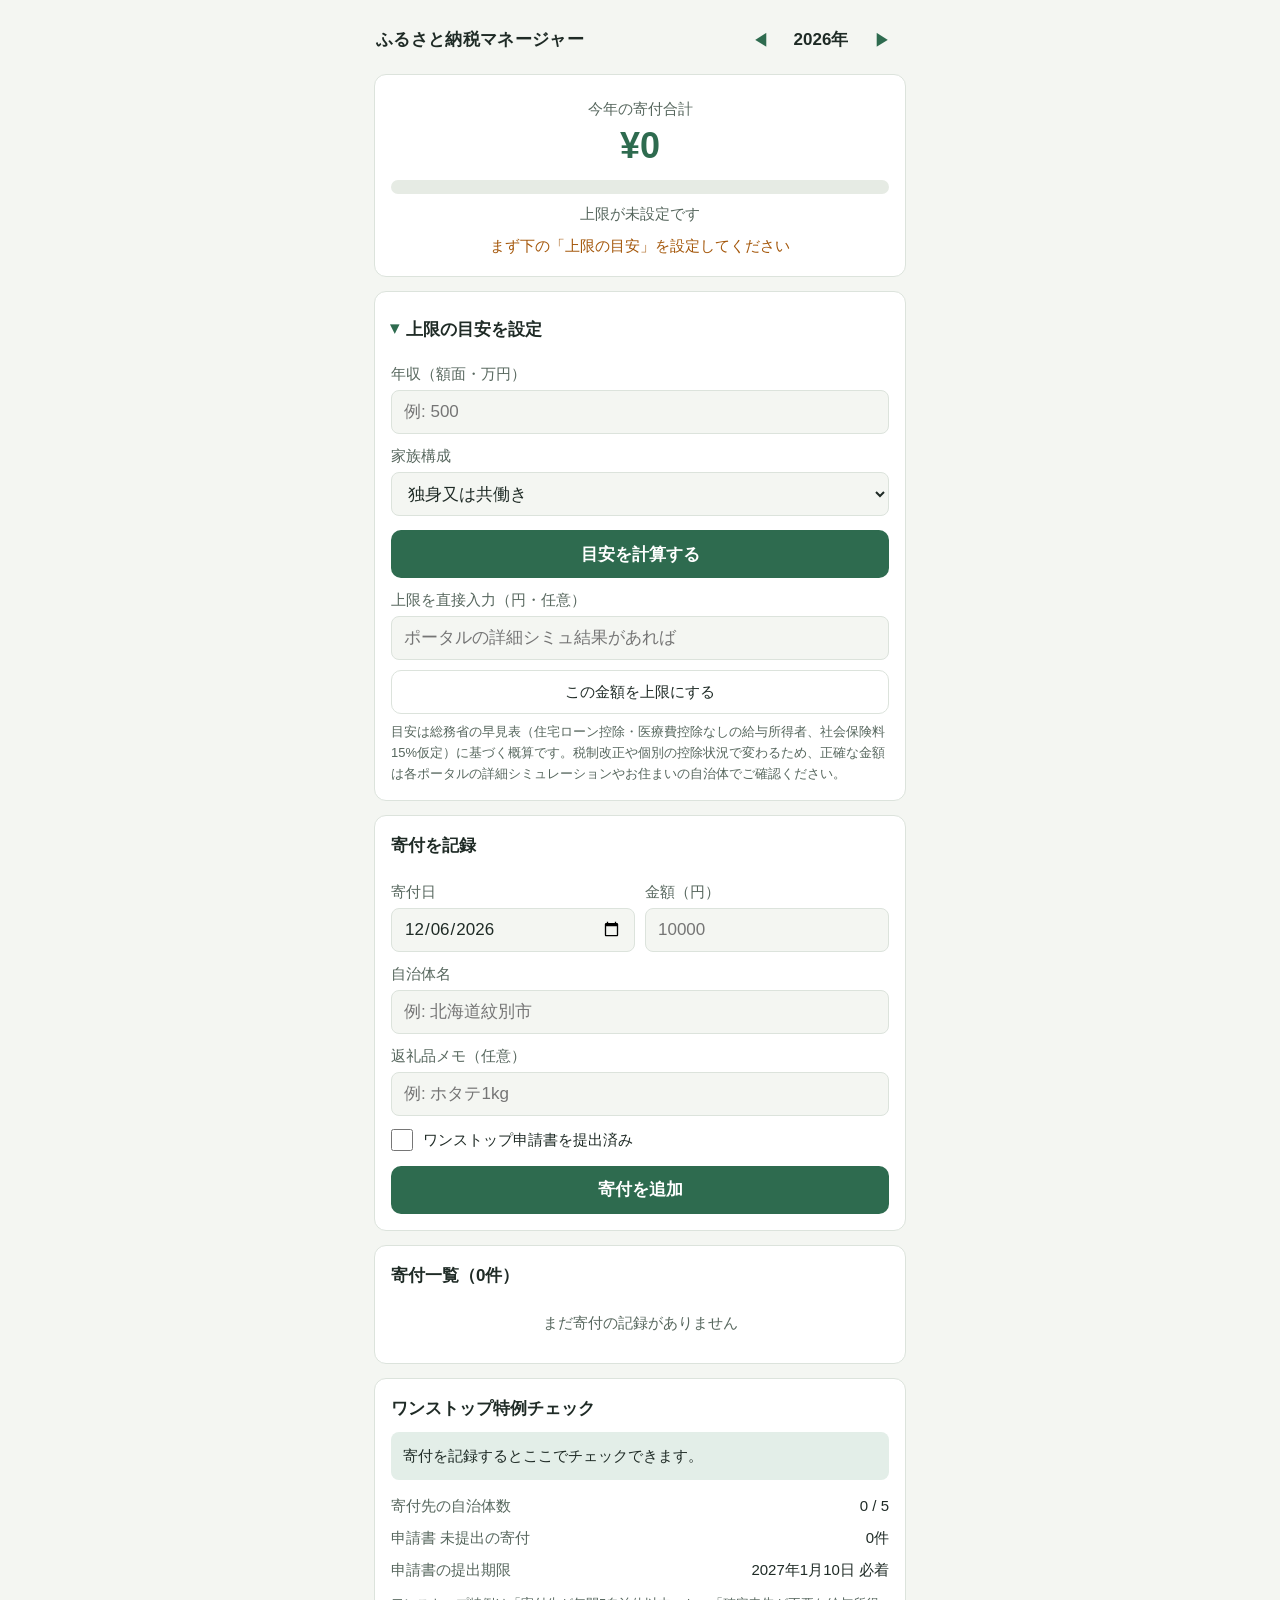
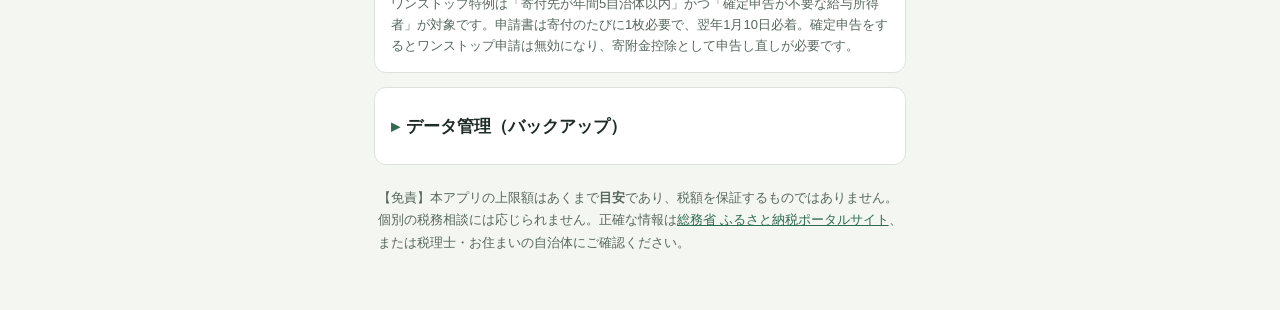
==== index.html @ 7f059163 "ふるさと納税マネージャー v1.0.0 初回リリース 控除上限の目安計算(総務省早見表準拠)・寄付記録・残り枠バー・ ワンストップ特例チェック・年切替・JSONエクスポート/インポート。 PWA対応(" ====
<!DOCTYPE html>
<html lang="ja">
<head>
<meta charset="UTF-8">
<meta name="viewport" content="width=device-width, initial-scale=1.0">
<meta name="theme-color" content="#2e6b4f">
<meta name="description" content="ふるさと納税の控除上限の目安と「あといくら寄付できるか」を管理。ワンストップ特例のチェック付き。データは端末内のみに保存。">
<title>ふるさと納税マネージャー</title>
<link rel="manifest" href="./manifest.json">
<link rel="icon" href="./icon-192.png">
<link rel="apple-touch-icon" href="./icon-192.png">
<link rel="stylesheet" href="./style.css">
</head>
<body>
<div class="wrap">
  <header class="app">
    <h1>ふるさと納税マネージャー</h1>
    <nav class="year-nav" aria-label="年の切り替え">
      <button id="prevYear" aria-label="前の年">◀</button>
      <span class="year" id="yearLabel">2026年</span>
      <button id="nextYear" aria-label="次の年">▶</button>
    </nav>
  </header>

  <section class="card hero" id="heroCard">
    <div class="label" id="heroLabel">のこり寄付枠（目安）</div>
    <div class="big" id="heroAmount">¥0</div>
    <div class="bar"><div id="heroBar" style="width:0%"></div></div>
    <div class="caption" id="heroCaption"></div>
    <div class="cta" id="heroCta" hidden>まず下の「上限の目安」を設定してください</div>
  </section>

  <section class="card">
    <details id="limitDetails">
      <summary>上限の目安を設定</summary>
      <label class="fld" for="income">年収（額面・万円）</label>
      <input type="number" id="income" inputmode="numeric" min="0" max="99999" placeholder="例: 500">
      <label class="fld" for="family">家族構成</label>
      <select id="family">
        <option value="single">独身又は共働き</option>
        <option value="couple">夫婦（配偶者に収入なし）</option>
        <option value="dw1hs">共働き＋子1人（高校生）</option>
        <option value="dw1univ">共働き＋子1人（大学生）</option>
        <option value="cp1hs">夫婦＋子1人（高校生）</option>
        <option value="dw2">共働き＋子2人（大学生＋高校生）</option>
        <option value="cp2">夫婦＋子2人（大学生＋高校生）</option>
      </select>
      <button class="primary" id="calcBtn">目安を計算する</button>
      <div id="calcResult" hidden></div>
      <label class="fld" for="manualLimit">上限を直接入力（円・任意）</label>
      <input type="number" id="manualLimit" inputmode="numeric" min="0" placeholder="ポータルの詳細シミュ結果があれば">
      <button class="ghost" id="manualBtn" style="margin-top:10px; width:100%;">この金額を上限にする</button>
      <p class="note">目安は総務省の早見表（住宅ローン控除・医療費控除なしの給与所得者、社会保険料15%仮定）に基づく概算です。税制改正や個別の控除状況で変わるため、正確な金額は各ポータルの詳細シミュレーションやお住まいの自治体でご確認ください。</p>
    </details>
  </section>

  <section class="card">
    <h2>寄付を記録</h2>
    <div class="row2">
      <div>
        <label class="fld" for="dDate">寄付日</label>
        <input type="date" id="dDate">
      </div>
      <div>
        <label class="fld" for="dAmount">金額（円）</label>
        <input type="number" id="dAmount" inputmode="numeric" min="1" placeholder="10000">
      </div>
    </div>
    <label class="fld" for="dCity">自治体名</label>
    <input type="text" id="dCity" placeholder="例: 北海道紋別市" maxlength="40">
    <label class="fld" for="dItem">返礼品メモ（任意）</label>
    <input type="text" id="dItem" placeholder="例: ホタテ1kg" maxlength="60">
    <div class="check">
      <input type="checkbox" id="dOnestop">
      <label for="dOnestop">ワンストップ申請書を提出済み</label>
    </div>
    <button class="primary" id="addBtn">寄付を追加</button>
  </section>

  <section class="card">
    <h2 id="listTitle">寄付一覧</h2>
    <ul class="donations" id="donationList"></ul>
    <div class="empty" id="listEmpty">まだ寄付の記録がありません</div>
  </section>

  <section class="card">
    <h2>ワンストップ特例チェック</h2>
    <div id="onestopStatus"></div>
    <div class="kv"><span class="k">寄付先の自治体数</span><span id="cityCount">0 / 5</span></div>
    <div class="kv"><span class="k">申請書 未提出の寄付</span><span id="unsentCount">0件</span></div>
    <div class="kv"><span class="k">申請書の提出期限</span><span id="deadline">-</span></div>
    <p class="note">ワンストップ特例は「寄付先が年間5自治体以内」かつ「確定申告が不要な給与所得者」が対象です。申請書は寄付のたびに1枚必要で、翌年1月10日必着。確定申告をするとワンストップ申請は無効になり、寄附金控除として申告し直しが必要です。</p>
  </section>

  <section class="card">
    <details>
      <summary>データ管理（バックアップ）</summary>
      <label class="fld" for="exportArea">エクスポート（全文をコピーして保存）</label>
      <textarea id="exportArea" readonly></textarea>
      <button class="ghost" id="exportBtn" style="margin-top:10px; width:100%;">エクスポート文字列を作成</button>
      <label class="fld" for="importArea">インポート（エクスポート文字列を貼り付け）</label>
      <textarea id="importArea" placeholder='{"version":1,...}'></textarea>
      <button class="ghost" id="importBtn" style="margin-top:10px; width:100%;">インポートする</button>
      <button class="ghost danger" id="wipeBtn" style="margin-top:10px; width:100%;">全データを削除</button>
      <p class="note">データはこの端末のブラウザ内（localStorage）にのみ保存され、外部には一切送信されません。機種変更前には必ずエクスポートしてください。</p>
    </details>
  </section>

  <footer>
    <p>【免責】本アプリの上限額はあくまで<strong>目安</strong>であり、税額を保証するものではありません。個別の税務相談には応じられません。正確な情報は<a href="https://www.soumu.go.jp/main_sosiki/jichi_zeisei/czaisei/czaisei_seido/furusato/" target="_blank" rel="noopener">総務省 ふるさと納税ポータルサイト</a>、または税理士・お住まいの自治体にご確認ください。</p>
  </footer>
</div>
<div class="toast" id="toast" role="status"></div>

<script src="./data.js"></script>
<script src="./app.js"></script>
<script>
if ("serviceWorker" in navigator) {
  navigator.serviceWorker.register("./sw.js").catch(function(){ /* SW未対応環境でも動作継続 */ });
}
</script>
</body>
</html>
---- style.css ----
:root{
  --bg:#f4f6f2; --surface:#ffffff; --ink:#1f2b26; --sub:#57675e;
  --accent:#2e6b4f; --accent-ink:#ffffff; --accent-soft:#e3eee8;
  --warn:#a4570a; --warn-soft:#f6ead9; --danger:#b03434; --danger-soft:#f5e3e3;
  --line:#dce3dc; --track:#e6ebe4;
  --fs-xs:13px; --fs-s:15px; --fs-m:17px; --fs-l:22px; --fs-hero:36px;
}
@media (prefers-color-scheme: dark){
  :root{
    --bg:#131a16; --surface:#1c2420; --ink:#e7ede8; --sub:#a5b2aa;
    --accent:#66b18d; --accent-ink:#102018; --accent-soft:#24352c;
    --warn:#e09a4f; --warn-soft:#3a2d1c; --danger:#e08282; --danger-soft:#3c2323;
    --line:#31403a; --track:#26302a;
  }
}
*{box-sizing:border-box; margin:0; padding:0;}
html{font-size:17px;}
body{
  background:var(--bg); color:var(--ink);
  font-family:-apple-system,BlinkMacSystemFont,"Hiragino Sans","Yu Gothic UI","Noto Sans JP",sans-serif;
  font-size:var(--fs-m); line-height:1.6;
}
.wrap{max-width:560px; margin:0 auto; padding:12px 14px 48px;}
header.app{display:flex; align-items:center; justify-content:space-between; padding:6px 2px 12px;}
header.app h1{font-size:var(--fs-m); font-weight:700; letter-spacing:.02em;}
.year-nav{display:flex; align-items:center; gap:2px;}
.year-nav button{
  min-width:44px; min-height:44px; border:none; background:none; color:var(--accent);
  font-size:var(--fs-m); cursor:pointer; border-radius:8px;
}
.year-nav button:active{background:var(--accent-soft);}
.year-nav .year{font-size:var(--fs-m); font-weight:700; min-width:74px; text-align:center; font-variant-numeric:tabular-nums;}
.card{
  background:var(--surface); border:1px solid var(--line); border-radius:12px;
  padding:16px; margin-bottom:14px;
}
.card h2{font-size:var(--fs-m); font-weight:700; margin-bottom:10px;}
.hero{text-align:center; padding:22px 16px 18px;}
.hero .label{font-size:var(--fs-s); color:var(--sub); margin-bottom:2px;}
.hero .big{
  font-size:var(--fs-hero); font-weight:800; font-variant-numeric:tabular-nums;
  color:var(--accent); line-height:1.25;
}
.hero .big.over{color:var(--danger);}
.bar{height:14px; background:var(--track); border-radius:7px; overflow:hidden; margin:12px 0 8px;}
.bar>div{height:100%; background:var(--accent); border-radius:7px; transition:width .3s;}
.bar>div.over{background:var(--danger);}
.hero .caption{font-size:var(--fs-s); color:var(--sub); font-variant-numeric:tabular-nums;}
.hero .cta{font-size:var(--fs-s); color:var(--warn); margin-top:8px;}
label.fld{display:block; font-size:var(--fs-s); color:var(--sub); margin:10px 0 4px;}
input[type="number"],input[type="text"],input[type="date"],select,textarea{
  width:100%; min-height:44px; padding:8px 12px; font-size:var(--fs-m);
  border:1px solid var(--line); border-radius:8px; background:var(--bg); color:var(--ink);
  font-family:inherit;
}
textarea{min-height:88px; font-size:var(--fs-xs); font-family:ui-monospace,Consolas,monospace;}
input:focus,select:focus,textarea:focus,button:focus-visible{outline:2px solid var(--accent); outline-offset:1px;}
.row2{display:flex; gap:10px;}
.row2>*{flex:1; min-width:0;}
button.primary{
  width:100%; min-height:48px; margin-top:14px; border:none; border-radius:10px;
  background:var(--accent); color:var(--accent-ink); font-size:var(--fs-m); font-weight:700;
  cursor:pointer; font-family:inherit;
}
button.ghost{
  min-height:44px; padding:0 14px; border:1px solid var(--line); border-radius:10px;
  background:var(--surface); color:var(--ink); font-size:var(--fs-s); cursor:pointer; font-family:inherit;
}
button.ghost.danger{color:var(--danger); border-color:var(--danger);}
.result{
  margin-top:12px; padding:12px; border-radius:8px; background:var(--accent-soft);
  font-size:var(--fs-s);
}
.result strong{font-size:var(--fs-l); font-variant-numeric:tabular-nums;}
.result.err{background:var(--danger-soft); color:var(--danger);}
.check{display:flex; align-items:center; gap:10px; margin-top:12px; font-size:var(--fs-s);}
.check input{width:22px; height:22px; min-height:22px; accent-color:var(--accent);}
ul.donations{list-style:none;}
ul.donations li{
  display:flex; align-items:center; gap:10px; padding:12px 0;
  border-bottom:1px solid var(--line);
}
ul.donations li:last-child{border-bottom:none;}
.d-main{flex:1; min-width:0;}
.d-city{font-weight:700; font-size:var(--fs-s); overflow-wrap:anywhere;}
.d-sub{font-size:var(--fs-xs); color:var(--sub); overflow-wrap:anywhere;}
.d-amt{font-weight:700; font-variant-numeric:tabular-nums; white-space:nowrap;}
.pill{
  min-height:44px; padding:0 10px; border-radius:22px; border:1px solid var(--line);
  background:var(--surface); font-size:var(--fs-xs); cursor:pointer; white-space:nowrap; font-family:inherit; color:var(--sub);
}
.pill.sent{background:var(--accent-soft); color:var(--accent); border-color:var(--accent);}
.del{
  min-width:44px; min-height:44px; border:none; background:none; color:var(--sub);
  font-size:var(--fs-l); cursor:pointer; border-radius:8px;
}
.del:active{background:var(--danger-soft); color:var(--danger);}
.empty{color:var(--sub); font-size:var(--fs-s); text-align:center; padding:12px 0;}
.status{padding:12px; border-radius:8px; font-size:var(--fs-s); margin-bottom:10px;}
.status.ok{background:var(--accent-soft);}
.status.warn{background:var(--warn-soft); color:var(--warn); font-weight:700;}
.kv{display:flex; justify-content:space-between; font-size:var(--fs-s); padding:4px 0; font-variant-numeric:tabular-nums;}
.kv .k{color:var(--sub);}
.note{font-size:var(--fs-xs); color:var(--sub); margin-top:8px;}
details summary{cursor:pointer; font-size:var(--fs-m); font-weight:700; min-height:44px; display:flex; align-items:center; list-style:none;}
details summary::before{content:"▸"; margin-right:6px; color:var(--accent); transition:transform .15s;}
details[open] summary::before{transform:rotate(90deg);}
footer{font-size:var(--fs-xs); color:var(--sub); padding:8px 4px; line-height:1.7;}
footer a{color:var(--accent);}
.toast{
  position:fixed; left:50%; bottom:24px; transform:translateX(-50%);
  background:var(--ink); color:var(--bg); padding:10px 18px; border-radius:22px;
  font-size:var(--fs-s); opacity:0; pointer-events:none; transition:opacity .25s; max-width:90vw;
}
.toast.show{opacity:1;}
@media (prefers-reduced-motion: reduce){ *{transition:none !important;} }
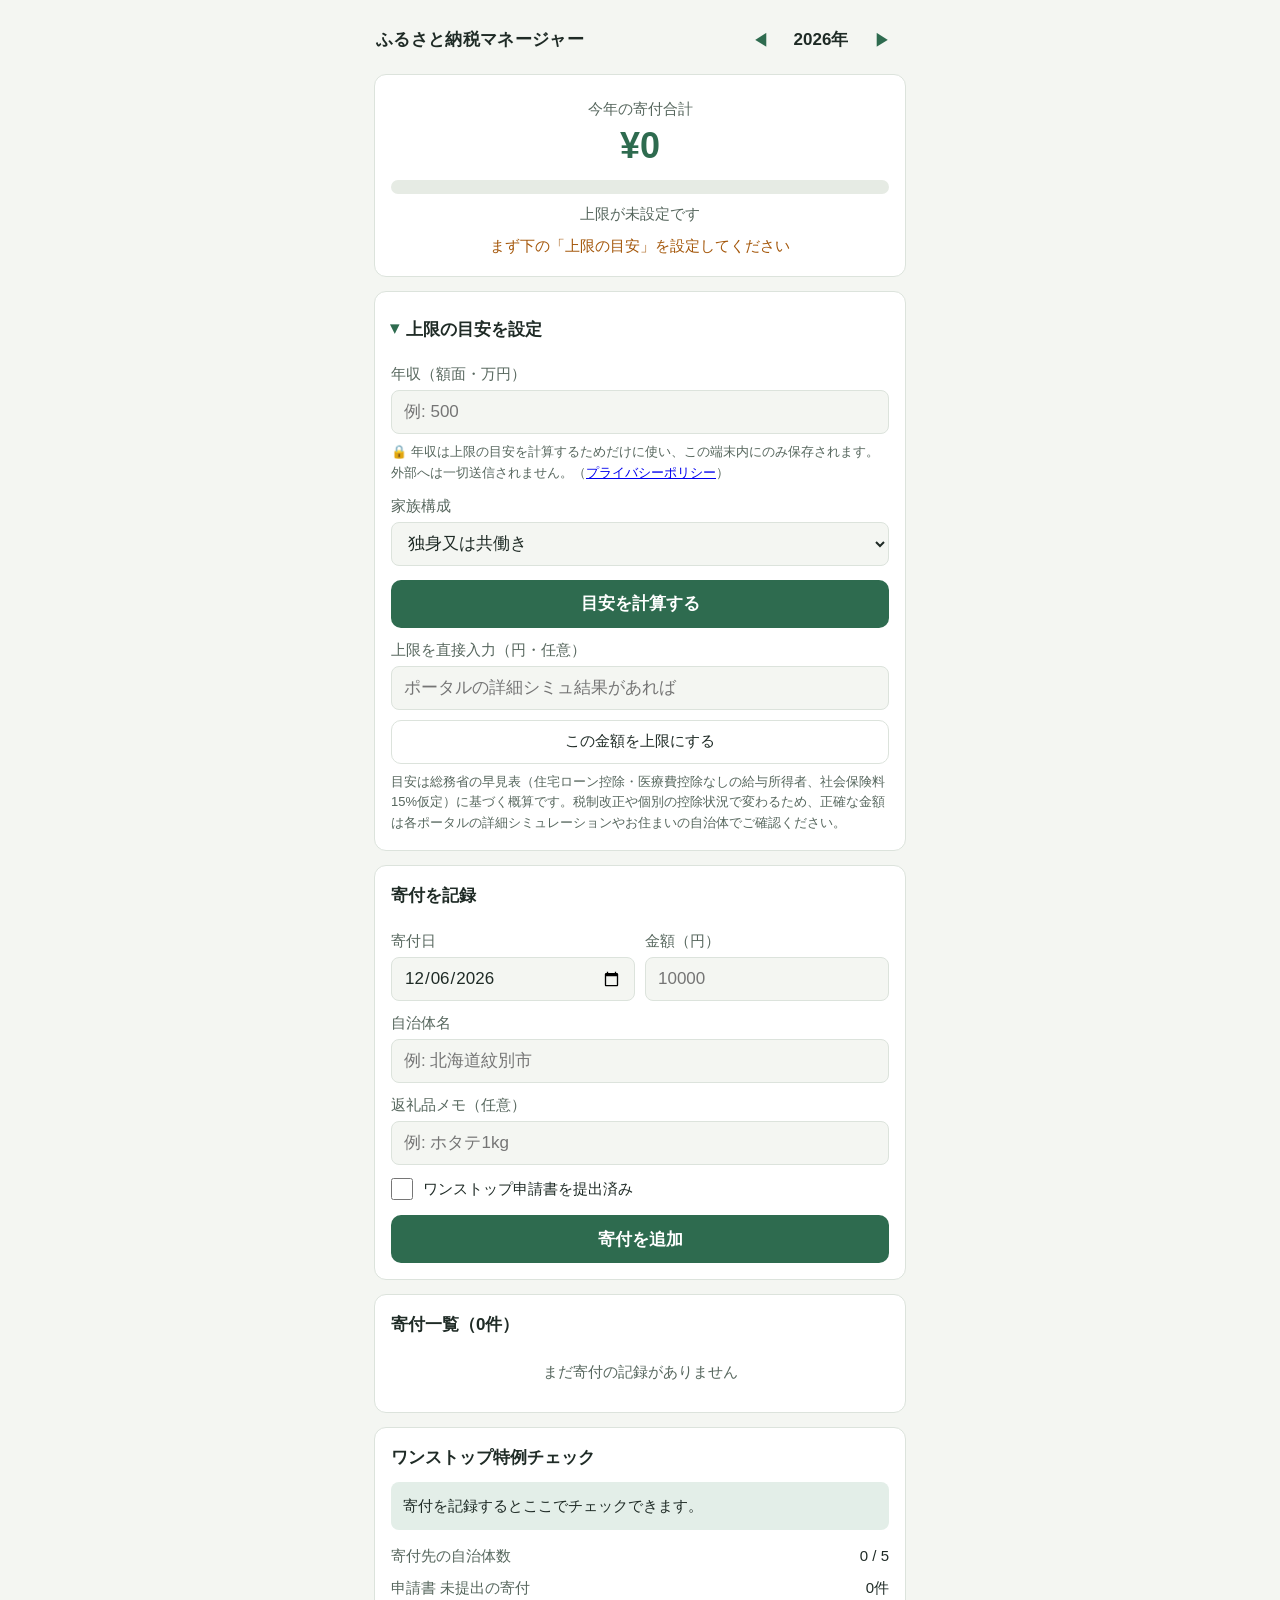
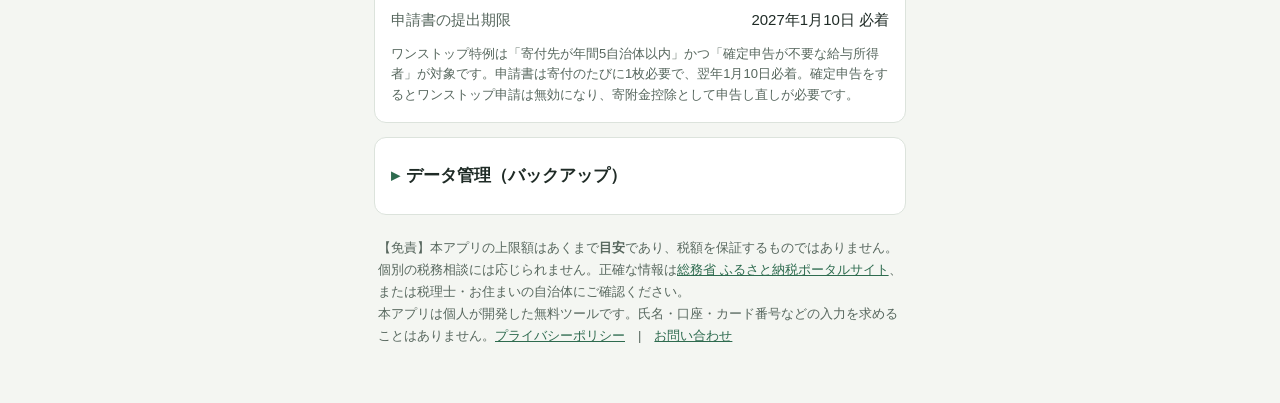
==== commit fc82ee1d: "プライバシーポリシーと運営者・問い合わせ導線を追加（セーフブラウジング再審査対応） - privacy.html を追加（収集情報・端末内保存・外部送信なし・運営者・問い合わせ） - アプリ画面からポ" ====
--- a/index.html
+++ b/index.html
@@ -34,7 +34,8 @@
     <details id="limitDetails">
       <summary>上限の目安を設定</summary>
       <label class="fld" for="income">年収（額面・万円）</label>
-      <input type="number" id="income" inputmode="numeric" min="0" max="99999" placeholder="例: 500">
+      <input type="number" id="income" inputmode="numeric" min="0" max="99999" placeholder="例: 500" aria-describedby="incomeNote">
+      <p class="note" id="incomeNote">🔒 年収は上限の目安を計算するためだけに使い、この端末内にのみ保存されます。外部へは一切送信されません。（<a href="./privacy.html">プライバシーポリシー</a>）</p>
       <label class="fld" for="family">家族構成</label>
       <select id="family">
         <option value="single">独身又は共働き</option>
@@ -108,6 +109,7 @@
 
   <footer>
     <p>【免責】本アプリの上限額はあくまで<strong>目安</strong>であり、税額を保証するものではありません。個別の税務相談には応じられません。正確な情報は<a href="https://www.soumu.go.jp/main_sosiki/jichi_zeisei/czaisei/czaisei_seido/furusato/" target="_blank" rel="noopener">総務省 ふるさと納税ポータルサイト</a>、または税理士・お住まいの自治体にご確認ください。</p>
+    <p>本アプリは個人が開発した無料ツールです。氏名・口座・カード番号などの入力を求めることはありません。<a href="./privacy.html">プライバシーポリシー</a>　|　<a href="https://github.com/danngo8989-beep/furusato-manager/issues" target="_blank" rel="noopener">お問い合わせ</a></p>
   </footer>
 </div>
 <div class="toast" id="toast" role="status"></div>
